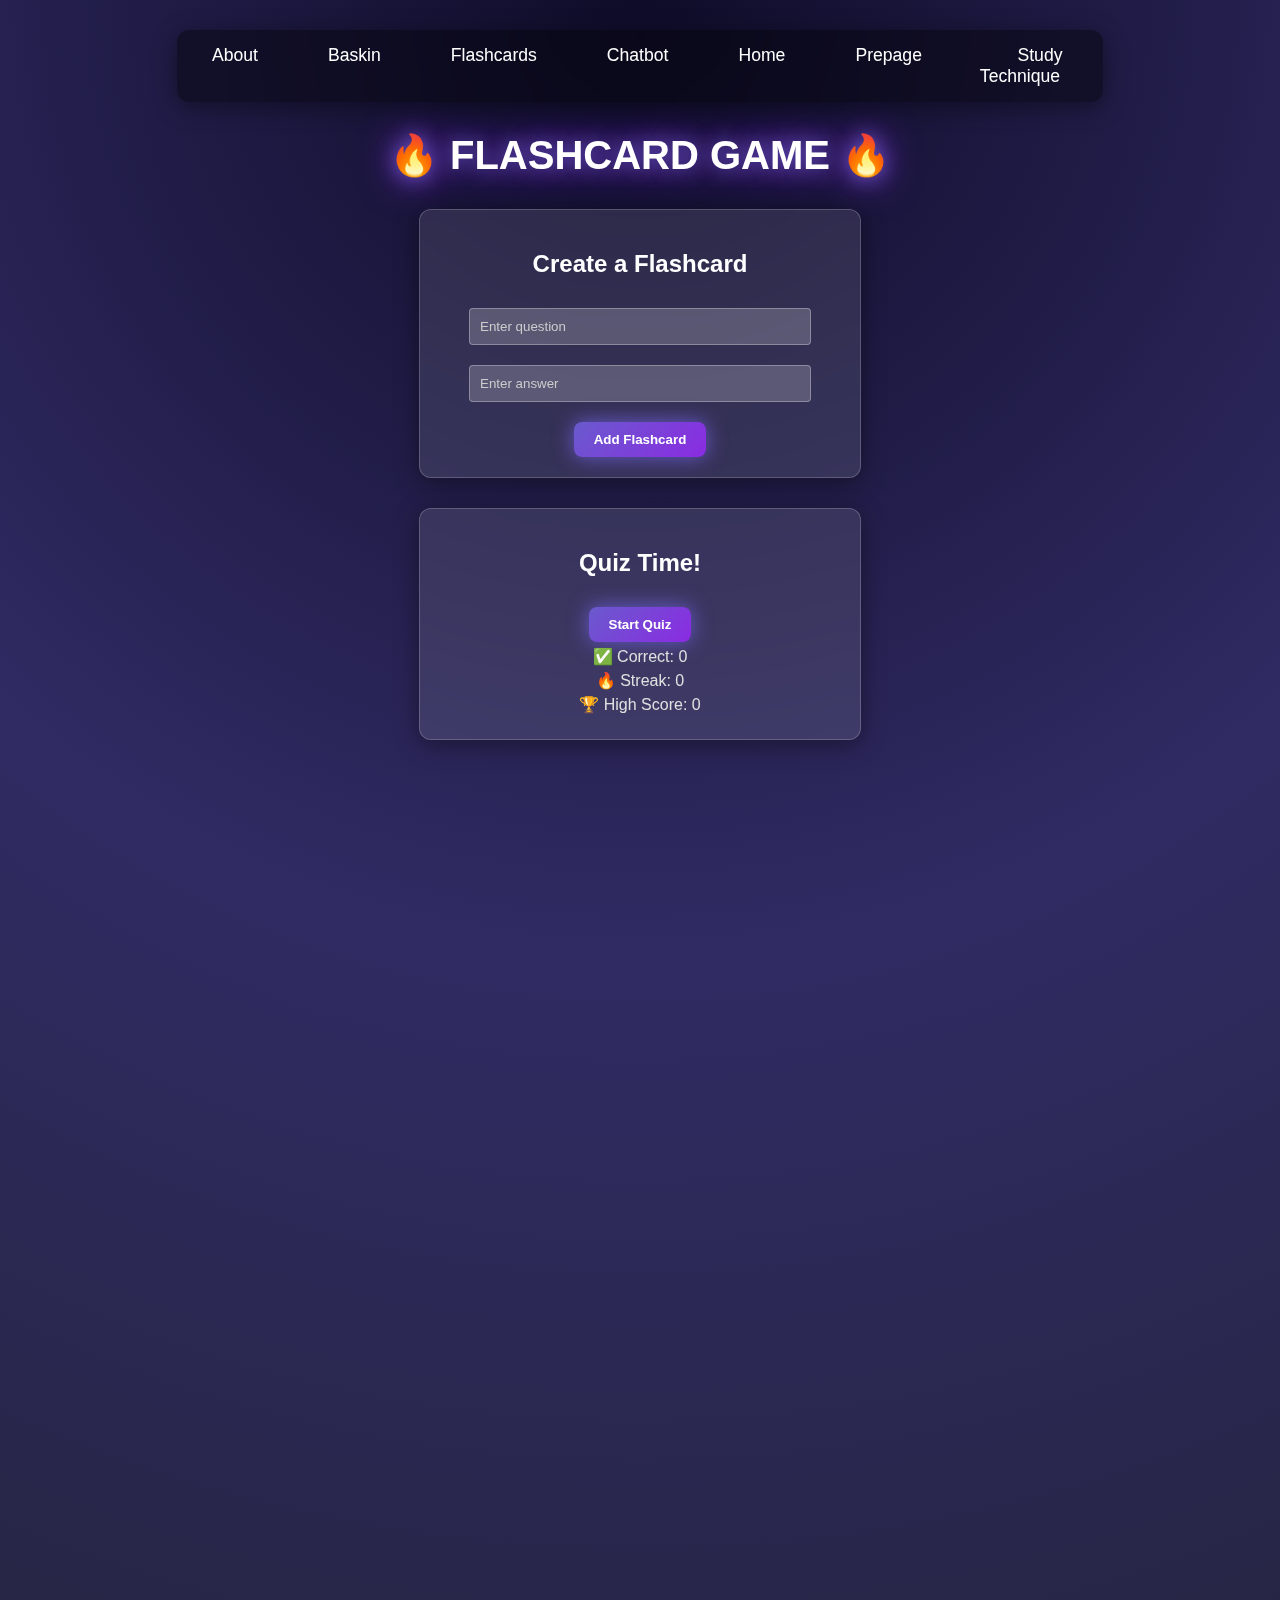
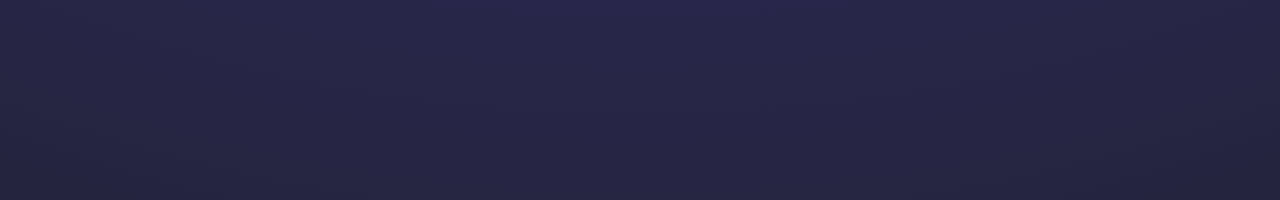
==== card.html @ 1ff630e2 "added all files" ====
<!DOCTYPE html>
<html lang="en">
<head>
  <meta charset="UTF-8">
  <meta name="viewport" content="width=device-width, initial-scale=1.0">
  <title>Flashcard Game</title>
  <link rel="stylesheet" href="styles3.css">
</head>
<body>

  <nav>
    <ul>
      <li><a href="about.html">About</a></li>
      <li><a href="baskin.html">Baskin</a></li>
      <li><a href="card.html">Flashcards</a></li>
      <li><a href="chatbot.html">Chatbot</a></li>
      <li><a href="index.html">Home</a></li>
      <li><a href="prepage.html">Prepage</a></li>
      <li><a href="study.html">Study Technique</a></li>
    </ul>
  </nav>

  <h1>🔥 Flashcard Game 🔥</h1>
  
  <!-- Flashcard Creation Section -->
  <div class="flashcard-creator">
    <h2>Create a Flashcard</h2>
    <input type="text" id="question" placeholder="Enter question">
    <input type="text" id="answer" placeholder="Enter answer">
    <button id="add-flashcard">Add Flashcard</button>
  </div>

  


  <!-- Flashcard Quiz Section -->
  <div class="flashcard-quiz">
    <h2>Quiz Time!</h2>
    <button id="start-quiz">Start Quiz</button>
    <div id="quiz-card" class="hidden">
      <p id="quiz-question"></p>
      <input type="text" id="quiz-answer" placeholder="Your answer">
      <button id="submit-answer">Submit Answer</button>
      <p id="quiz-feedback"></p>
    </div>
    <div class="stats">
      <p>✅ Correct: <span id="correct-counter">0</span></p>
      <p>🔥 Streak: <span id="streak-counter">0</span></p>
      <p>🏆 High Score: <span id="high-score">0</span></p>
    </div>
    <div id="game-over" class="hidden">🎮 GAME OVER! 🎮</div>
  </div>

  <!-- Fire Animation -->
  <div id="fire-animation" class="hidden">🔥🔥🔥</div>

<!-- 🎵 Dancing Robot Section -->
<div id="robot-container">
    <img id="dancing-robot" src="./IMAGES/dance1-removebg-preview.png" alt="Dancing Robot">
    <img src="./IMAGES/dance2-removebg-preview.png" alt="">
</div>

  <script src="script3.js"></script>
</body>
</html>
---- styles3.css ----
/* RESET */
body, h1, p, ul, li, a, button {
    margin: 0;
    padding: 0;
    box-sizing: border-box;
}

/* BODY - Futuristic Gradient Background */
body {
    font-family: 'Poppins', sans-serif;
    background: radial-gradient(circle at top, #0f0c29, #302b63, #24243e);
    color: #fff;
    text-align: center;
    overflow: hidden;
    position: relative;
    height: 200vh;
}

/* Particle Animation Background */
body::before {
    content: '';
    position: fixed;
    top: 0;
    left: 0;
    width: 100%;
    height: 100%;
    background: url('https://cdn.pixabay.com/photo/2015/04/23/22/00/tree-736885_1280.jpg');
    background-size: cover;
    z-index: -2;
    animation: pulseGlow 20s infinite alternate;
    opacity: 0.3;
}

html {
    overflow-y: scroll; /* Forces a vertical scrollbar */
  }
  



@keyframes pulseGlow {
    0% { filter: blur(2px); }
    100% { filter: blur(8px); }
}

/* HEADER - Cyberpunk Style */
h1 {
    margin-top: 20px;
    font-size: 2.5rem;
    text-transform: uppercase;
    text-shadow: 0 0 20px #6a5acd, 0 0 40px #8a2be2;
    animation: glowText 2s infinite alternate;
}

@keyframes glowText {
    0% { text-shadow: 0 0 20px #6a5acd; }
    100% { text-shadow: 0 0 40px #8a2be2; }
}

/* FLASHCARD CONTAINER */
.flashcard-creator,
.flashcard-quiz {
    margin: 30px auto;
    padding: 20px;
    max-width: 400px;
    background: rgba(255, 255, 255, 0.1);
    backdrop-filter: blur(10px);
    border: 1px solid rgba(255, 255, 255, 0.2);
    border-radius: 12px;
    box-shadow: 0 5px 25px rgba(0, 0, 0, 0.4);
    text-align: center;
}

/* INPUT FIELDS */
input {
    width: 80%;
    padding: 10px;
    margin: 10px 0;
    border: 1px solid rgba(255, 255, 255, 0.3);
    border-radius: 4px;
    background: rgba(255, 255, 255, 0.2);
    color: #fff;
}

input::placeholder {
    color: #ccc;
}

/* BUTTONS - Cyberpunk Glow */
button {
    background: linear-gradient(135deg, #6a5acd, #8a2be2);
    color: white;
    padding: 10px 20px;
    border: none;
    border-radius: 8px;
    font-weight: bold;
    margin-top: 10px;
    cursor: pointer;
    box-shadow: 0 0 20px #6a5acd;
    transition: all 0.3s ease;
}

button:hover {
    box-shadow: 0 0 40px #8a2be2;
    transform: scale(1.1);
    animation: buttonWobble 0.4s ease-in-out;
}

@keyframes buttonWobble {
    0% { transform: scale(1.1) rotate(0deg); }
    25% { transform: scale(1.15) rotate(2deg); }
    50% { transform: scale(1.1) rotate(-2deg); }
    75% { transform: scale(1.15) rotate(1deg); }
    100% { transform: scale(1.1) rotate(0deg); }
}

/* QUIZ FEEDBACK */
#quiz-feedback {
    margin-top: 10px;
    font-weight: bold;
    color: #ff9800;
}

/* HIDDEN CLASS */
.hidden {
    display: none;
}

/* STATS */
.stats p {
    font-size: 16px;
    margin: 5px;
    color: #e0e0e0;
}

/* FIRE ANIMATION */
#fire-animation {
    font-size: 50px;
    color: orange;
    position: fixed;
    top: 50%;
    left: 50%;
    transform: translate(-50%, -50%);
    animation: fire-blast 0.8s infinite alternate;
    z-index: 999;
}

@keyframes fire-blast {
    from { transform: translate(-50%, -50%) scale(1); }
    to { transform: translate(-50%, -50%) scale(1.2); }
}

/* HIGHLIGHT ANIMATION */
.highlight {
    animation: highlight 0.5s infinite alternate;
}

@keyframes highlight {
    from { color: gold; }
    to { color: red; }
}

/* GAME OVER MESSAGE */
#game-over {
    font-size: 24px;
    font-weight: bold;
    color: #ff4d4d;
    margin-top: 20px;
    text-shadow: 0 2px 4px rgba(0, 0, 0, 0.3);
}

/* RESPONSIVE DESIGN */
@media (max-width: 600px) {
    h1 {
        font-size: 1.8rem;
    }
    
    .flashcard-creator,
    .flashcard-quiz {
        max-width: 90%;
        padding: 15px;
    }

    input {
        width: 90%;
    }

    button {
        padding: 8px 16px;
    }
}


/* 🎵 Dancing Robot Styling */
#robot-container {
    position: fixed;
    bottom: 10%;
    right: 5%; /* Move robot to the side */
    transform: translateX(0);
    width: 200px;
    height: 200px;
    z-index: 999;
    display: none; /* Hidden by default */
}

#dancing-robot {
    width: 100%;
    height: auto;
    animation: danceAnimation 0.5s infinite alternate ease-in-out;
}

/* Dancing Animation */
@keyframes danceAnimation {
    0% {
        transform: rotate(-5deg);
    }
    100% {
        transform: rotate(5deg);
    }
}

/* 🧭 NAVIGATION BAR - Glowing Hover Effects */
nav {
    background: rgba(0, 0, 0, 0.4);
    backdrop-filter: blur(15px);
    border-radius: 12px;
    padding: 15px;
    margin: 30px auto;
    max-width: 70%;
    box-shadow: 0 5px 25px rgba(0, 0, 0, 0.4);
}

nav ul {
    list-style: none;
    display: flex;
    justify-content: center;
    gap: 30px;
}

nav ul li a {
    color: #fff;
    text-decoration: none;
    font-size: 1.1rem;
    padding: 10px 20px;
    border-radius: 8px;
    transition: all 0.3s ease;
}

nav ul li a:hover {
    background: linear-gradient(135deg, #6a5acd, #8a2be2);
    box-shadow: 0 0 15px rgba(138, 43, 226, 0.8);
    transform: scale(1.2);
}


.scrollable-container {
    width: 100%; /* Set the width of the container */
    height: 300px; /* Fixed height to trigger scrolling */
    overflow-y: auto; /* Enables vertical scrolling when needed */
    overflow-x: hidden; /* Prevents horizontal scrolling */
    background: rgba(255, 255, 255, 0.1); /* Optional background styling */
    border: 1px solid #ccc; /* Optional border styling */
    padding: 10px;
}

/* Custom scrollbar styling for WebKit browsers */
.scrollable-container::-webkit-scrollbar {
    width: 10px; /* Scrollbar width */
}

.scrollable-container::-webkit-scrollbar-track {
    background: #f1f1f1; /* Scrollbar track background */
}

.scrollable-container::-webkit-scrollbar-thumb {
    background: #888; /* Scrollbar thumb color */
    border-radius: 5px; /* Rounded scrollbar edges */
}

.scrollable-container::-webkit-scrollbar-thumb:hover {
    background: #555; /* Scrollbar thumb hover color */
}


/* Flashcard Quiz Box Styling */
#quiz-card {
    margin: 20px auto;
    padding: 20px;
    max-width: 400px;
    background: rgba(255, 255, 255, 0.1);
    backdrop-filter: blur(10px);
    border: 1px solid rgba(255, 255, 255, 0.2);
    border-radius: 12px;
    box-shadow: 0 5px 25px rgba(0, 0, 0, 0.4);
    text-align: center;
    overflow: hidden;
}

/* Ensure Question Text Doesn't Overflow */
#quiz-question {
    font-size: 1.2rem;
    line-height: 1.5;
    white-space: nowrap;
    overflow: hidden;
    text-overflow: ellipsis;
    max-width: 100%;
    margin-bottom: 15px;
}
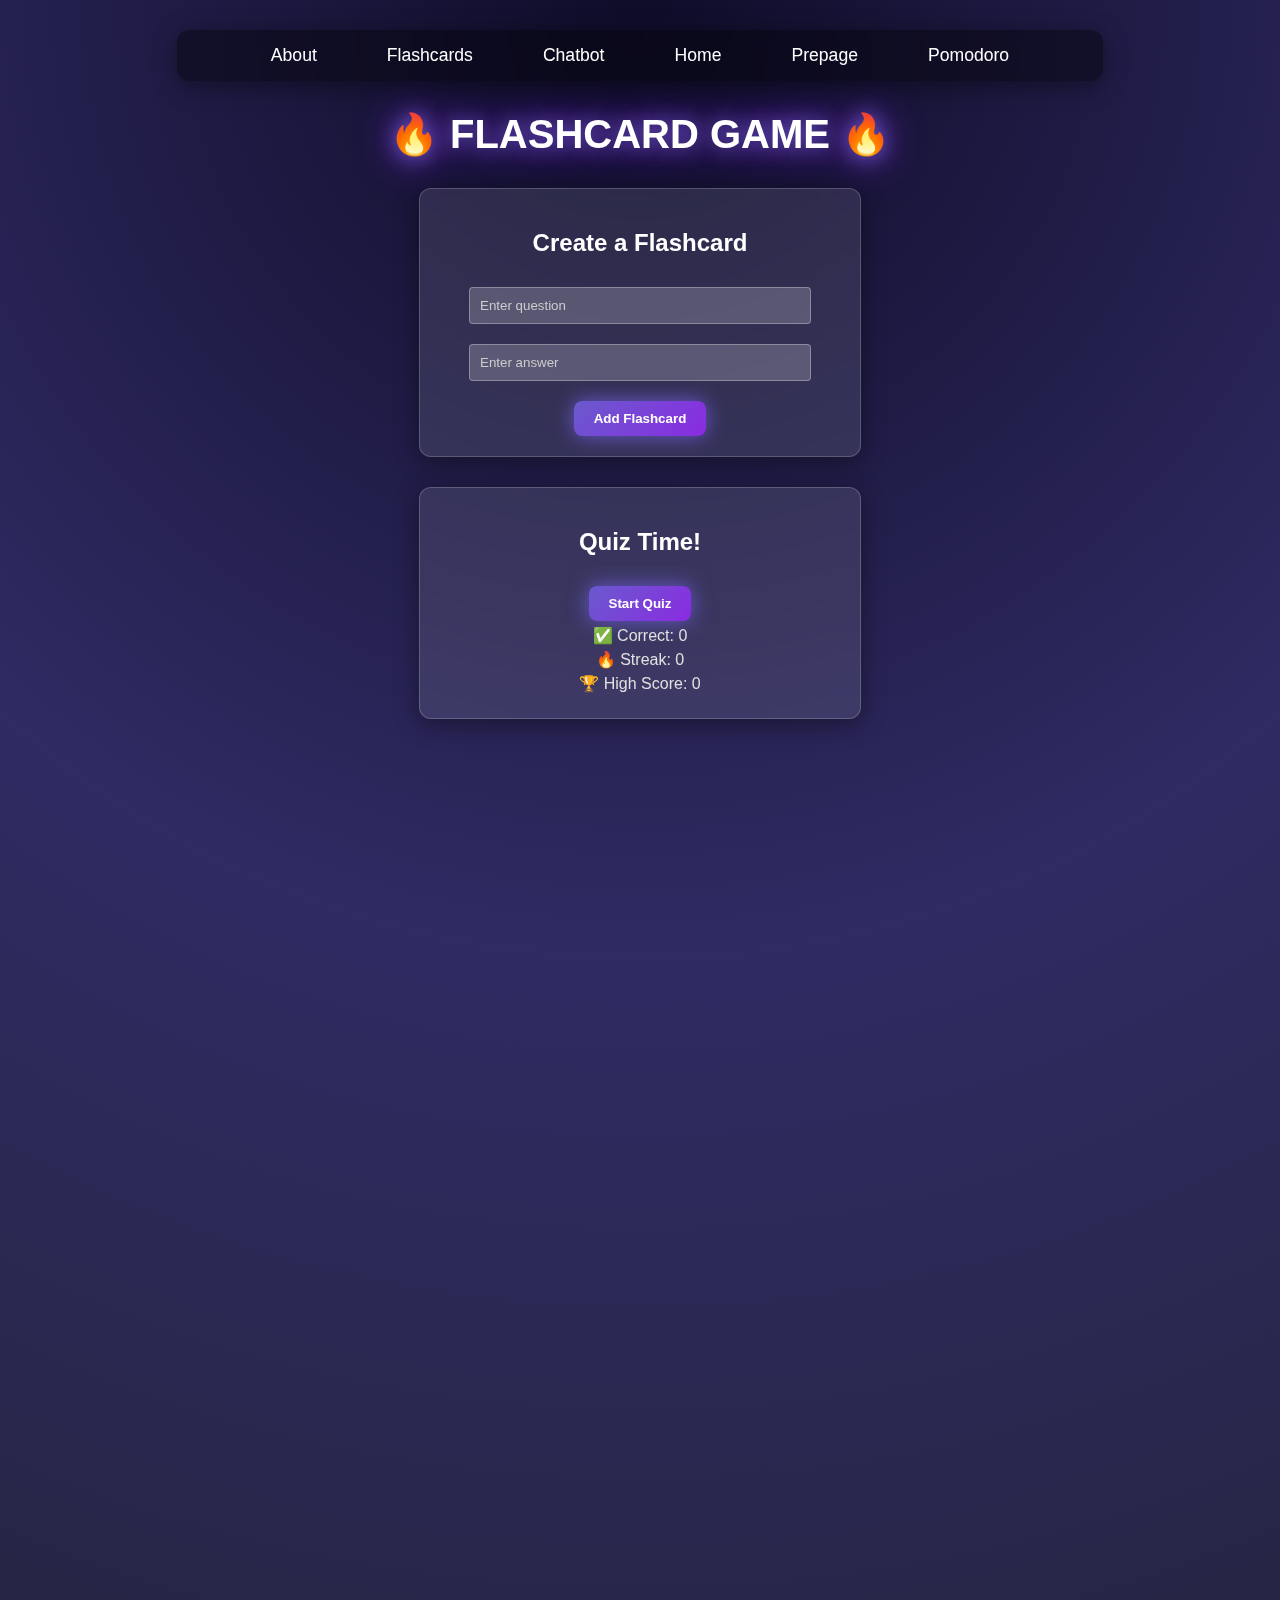
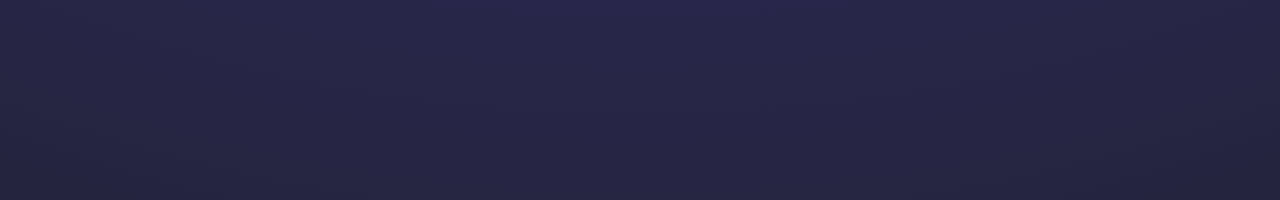
==== commit 200f8b50: "Update card.html" ====
--- a/card.html
+++ b/card.html
@@ -11,12 +11,11 @@
   <nav>
     <ul>
       <li><a href="about.html">About</a></li>
-      <li><a href="baskin.html">Baskin</a></li>
       <li><a href="card.html">Flashcards</a></li>
       <li><a href="chatbot.html">Chatbot</a></li>
       <li><a href="index.html">Home</a></li>
       <li><a href="prepage.html">Prepage</a></li>
-      <li><a href="study.html">Study Technique</a></li>
+      <li><a href="study.html">Pomodoro</a></li>
     </ul>
   </nav>
 
@@ -64,3 +63,4 @@
 </body>
 </html>
 
+
